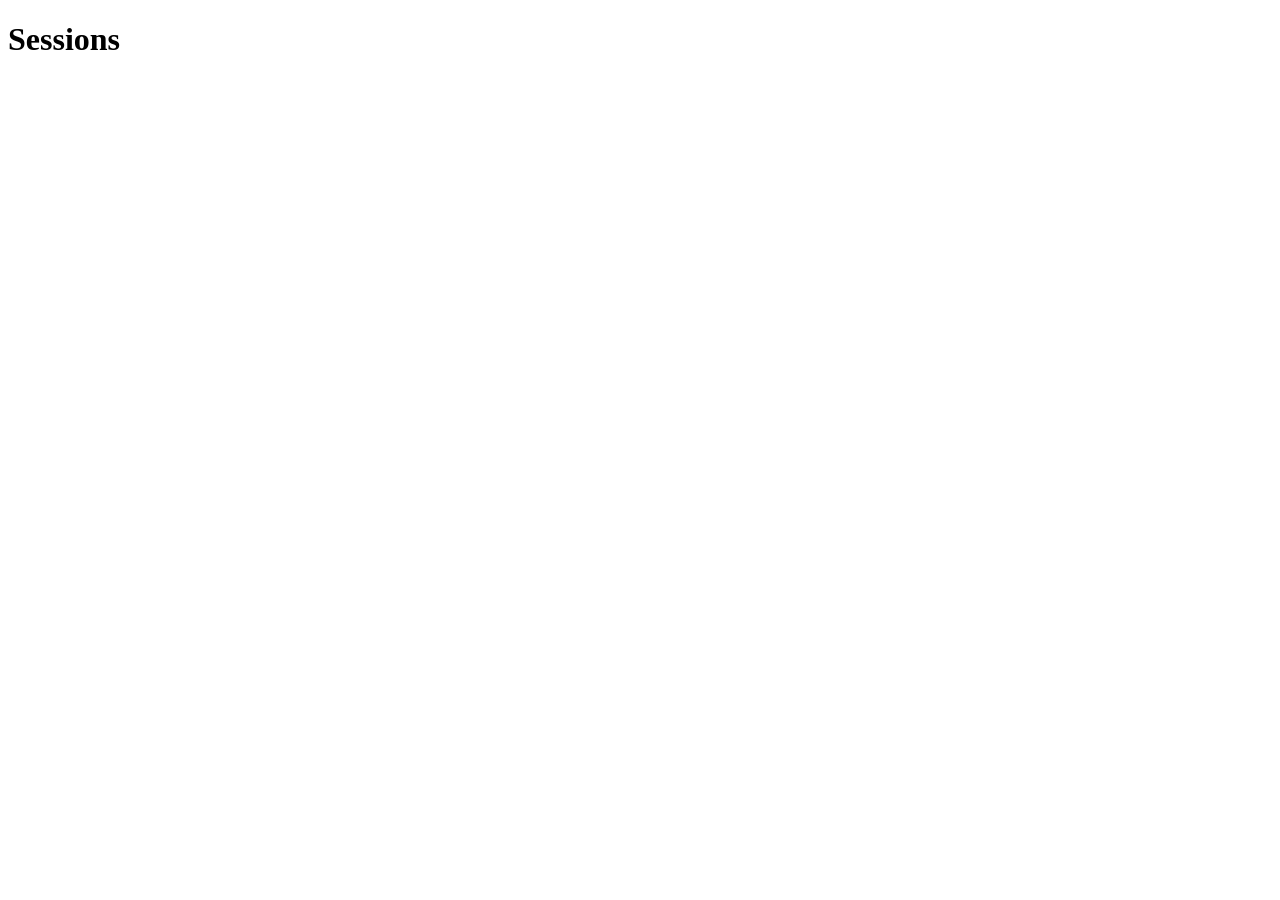
==== docs/scanner/index.html @ 044fc03d "Add initial HTML structure for scanner page" ====
<!doctype html>
<html lang="en">
<head>
<meta charset="utf-8">
<meta name="viewport" content="width=device-width, initial-scale=1, viewport-fit=cover">
<meta name="theme-color" content="#f6f6f6">
<title>HitMark – Web App</title>
<link rel="icon" href="img/icon.svg" type="image/svg+xml">
<link rel="stylesheet" href="app.css">
</head>
<body>
<header class="bar" id="bar">
  <div class="bar-left" id="barLeft"></div>
  <h1 class="bar-title" id="barTitle">Sessions</h1>
  <div class="bar-right" id="barRight"></div>
</header>
<main id="main" class="main" aria-live="polite"></main>
<div class="busy" id="busy" hidden><div class="busy-box"><div class="spinner"></div><p id="busyText">Scanning target…</p></div></div>
<div class="toast" id="toast" hidden></div>

<dialog id="sessionDialog" class="dlg">
  <form method="dialog" id="sessionForm">
    <h2 id="sessionDialogTitle">New session</h2>
    <label>Name<input name="name" required maxlength="60" placeholder="Training"></label>
    <label>Date<input name="date" type="date" required></label>
    <label>Target type<select name="discipline" id="disciplineSelect"></select></label>
    <label>Shots per target<input name="shots" type="number" min="1" max="60" required></label>
    <label>Notes<textarea name="notes" rows="2" maxlength="400" placeholder="Pistol, pellets, conditions…"></textarea></label>
    <div class="dlg-actions">
      <button type="button" class="btn" id="sessionCancel">Cancel</button>
      <button type="submit" class="btn primary" value="ok">Save</button>
    </div>
  </form>
</dialog>

<input type="file" id="cameraInput" accept="image/*" capture="environment" hidden>
<input type="file" id="fileInput" accept="image/*" hidden>
<input type="file" id="importInput" accept="application/json,.json" hidden>

<script src="js/core.js"></script>
<script src="js/draw.js"></script>
<script src="js/detect.js"></script>
<script src="js/sample.js"></script>
<script src="js/store.js"></script>
<script src="js/app.js"></script>
</body>
</html>
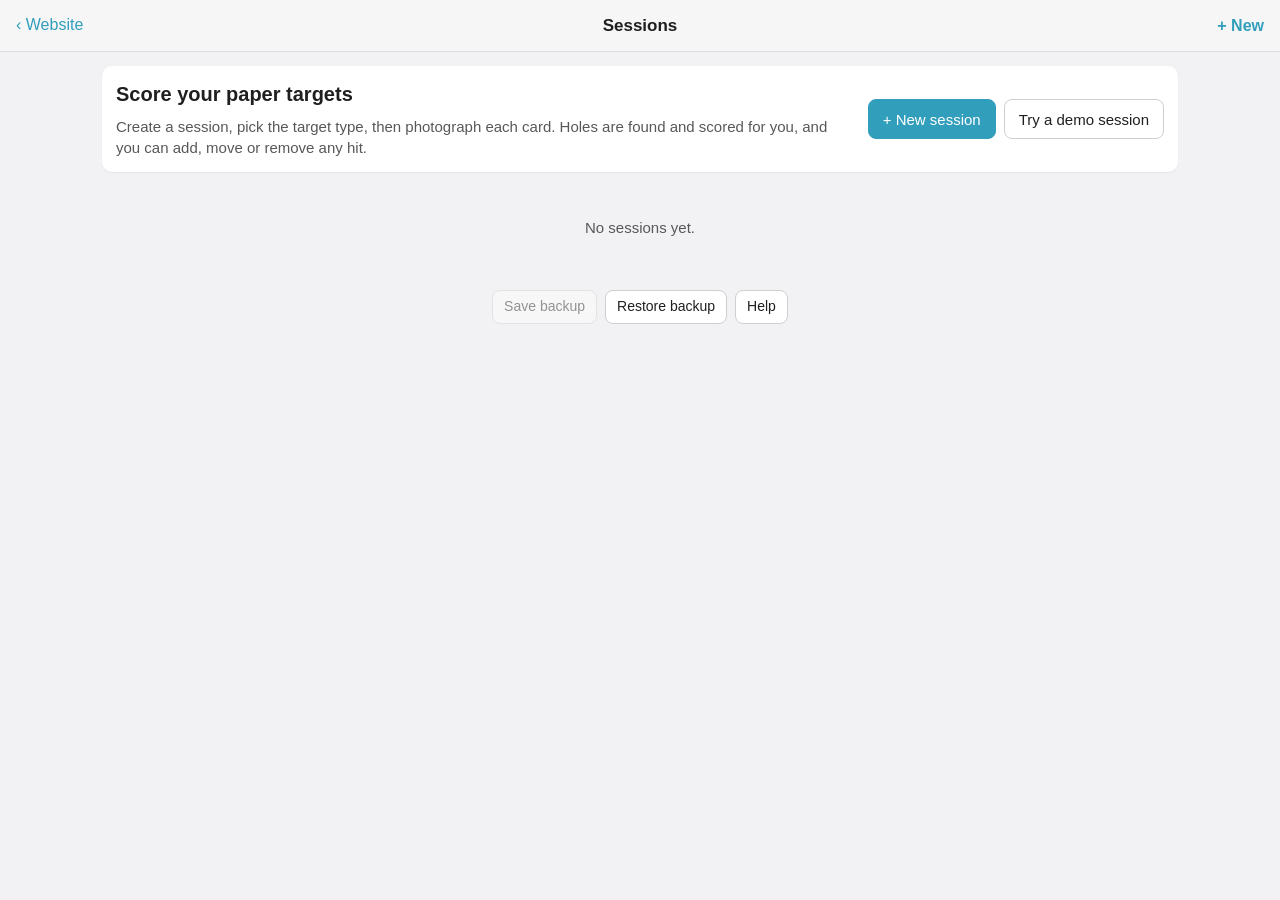
==== commit ef8a70be: "Moved app to base folder and the rest to /home" ====
--- a/docs/scanner/index.html
+++ b/docs/scanner/index.html
@@ -5,7 +5,7 @@
 <meta name="viewport" content="width=device-width, initial-scale=1, viewport-fit=cover">
 <meta name="theme-color" content="#f6f6f6">
 <title>HitMark – Web App</title>
-<link rel="icon" href="img/icon.svg" type="image/svg+xml">
+<link rel="icon" href="home/img/icon.svg" type="image/svg+xml">
 <link rel="stylesheet" href="app.css">
 </head>
 <body>
@@ -37,11 +37,11 @@
 <input type="file" id="fileInput" accept="image/*" hidden>
 <input type="file" id="importInput" accept="application/json,.json" hidden>
 
-<script src="js/core.js"></script>
-<script src="js/draw.js"></script>
-<script src="js/detect.js"></script>
-<script src="js/sample.js"></script>
-<script src="js/store.js"></script>
-<script src="js/app.js"></script>
+<script src="home/js/core.js"></script>
+<script src="home/js/draw.js"></script>
+<script src="home/js/detect.js"></script>
+<script src="home/js/sample.js"></script>
+<script src="home/js/store.js"></script>
+<script src="home/js/app.js"></script>
 </body>
 </html>
--- a/docs/scanner/app.css
+++ b/docs/scanner/app.css
@@ -0,0 +1,138 @@
+:root {
+  --accent: #319ebc;
+  --accent-dark: #237f99;
+  --bg: #f2f2f4;
+  --bar: #f6f6f6;
+  --card: #ffffff;
+  --text: #1f1f1f;
+  --muted: #585858;
+  --line: #e2e2e2;
+  --danger: #d0302a;
+  --radius: 10px;
+  font-family: "Helvetica Neue", helvetica, Arial, sans-serif;
+}
+* { box-sizing: border-box; }
+html { -webkit-text-size-adjust: 100%; }
+body { margin: 0; background: var(--bg); color: var(--text); font-size: 15px; line-height: 1.4; overflow-x: hidden; }
+a { color: var(--accent); }
+h2, h3 { margin: 0 0 8px; font-weight: 600; }
+h2 { font-size: 20px; } h3 { font-size: 16px; }
+.muted { color: var(--muted); } .small { font-size: 13px; } .center { text-align: center; }
+
+.bar { position: sticky; top: 0; z-index: 10; display: grid; grid-template-columns: 1fr auto 1fr; align-items: center; gap: 8px; height: 52px; padding: 0 12px; background: rgba(246,246,246,0.95); border-bottom: 1px solid #ddd; backdrop-filter: blur(8px); }
+.bar-title { margin: 0; font-size: 17px; font-weight: 600; text-align: center; white-space: nowrap; overflow: hidden; text-overflow: ellipsis; max-width: 50vw; }
+.bar-left { justify-self: start; min-width: 0; } .bar-right { justify-self: end; }
+.bar-link, .bar-btn { color: var(--accent); text-decoration: none; font-size: 16px; background: none; border: 0; padding: 8px 4px; cursor: pointer; font-family: inherit; white-space: nowrap; overflow: hidden; text-overflow: ellipsis; display: block; max-width: 34vw; }
+.bar-btn { font-weight: 600; }
+
+.main { max-width: 1100px; margin: 0 auto; padding: 14px 12px 40px; }
+.card { background: var(--card); border-radius: var(--radius); box-shadow: 0 1px 2px rgba(0,0,0,0.06); padding: 14px; }
+.row { display: flex; flex-wrap: wrap; gap: 8px; align-items: center; }
+.footer-row { margin-top: 22px; justify-content: center; }
+.empty { text-align: center; color: var(--muted); padding: 30px 0; }
+
+.btn { display: inline-flex; align-items: center; justify-content: center; gap: 6px; min-height: 40px; padding: 8px 14px; border-radius: 8px; border: 1px solid #cfcfcf; background: #fff; color: var(--text); font: inherit; font-size: 15px; cursor: pointer; text-decoration: none; }
+.btn:hover { border-color: #aaa; }
+.btn.primary { background: var(--accent); border-color: var(--accent); color: #fff; }
+.btn.primary:hover { background: var(--accent-dark); }
+.btn.small { min-height: 34px; padding: 5px 11px; font-size: 14px; }
+.btn.danger { color: var(--danger); }
+.btn:disabled { opacity: 0.45; cursor: default; }
+
+.intro { display: flex; flex-wrap: wrap; gap: 14px; align-items: center; justify-content: space-between; margin-bottom: 14px; }
+.intro > div:first-child { flex: 1 1 320px; }
+.intro p { margin: 0; color: var(--muted); }
+
+.list { list-style: none; margin: 0; padding: 0; background: var(--card); border-radius: var(--radius); overflow: hidden; box-shadow: 0 1px 2px rgba(0,0,0,0.06); }
+.list li + li { border-top: 1px solid var(--line); }
+.list-item { display: flex; align-items: center; gap: 12px; padding: 10px 14px; color: inherit; text-decoration: none; }
+.list-item:hover { background: #fafafa; }
+.mini { width: 56px; height: 56px; border-radius: 6px; flex: none; }
+.li-main { flex: 1; min-width: 0; display: flex; flex-direction: column; }
+.li-main > * { white-space: nowrap; overflow: hidden; text-overflow: ellipsis; }
+.li-score { text-align: right; display: flex; flex-direction: column; }
+.li-score b { font-size: 17px; } .li-score small { color: var(--muted); }
+
+.sess-head { display: flex; flex-wrap: wrap; justify-content: space-between; align-items: center; gap: 10px; }
+.big-score { text-align: right; display: flex; flex-direction: column; }
+.big-score b { font-size: 28px; line-height: 1.1; } .big-score span { color: var(--muted); font-size: 13px; }
+.add-row { display: flex; flex-wrap: wrap; gap: 8px; margin: 12px 0; }
+
+.tabs { display: flex; border-bottom: 1px solid #d6d6d6; margin: 6px 0 12px; overflow-x: auto; }
+.tabs a { padding: 10px 14px; color: var(--muted); text-decoration: none; border-bottom: 3px solid transparent; white-space: nowrap; }
+.tabs a.on { color: var(--text); border-color: var(--accent); font-weight: 600; }
+
+.split { display: grid; grid-template-columns: minmax(0, 1.1fr) minmax(0, 1fr); gap: 18px; }
+.plot-box { display: flex; flex-direction: column; gap: 10px; align-items: flex-start; }
+.plot { width: 100%; aspect-ratio: 1 / 1; border-radius: 8px; display: block; }
+.side h3 { margin-top: 2px; }
+.stats { display: grid; grid-template-columns: repeat(2, minmax(0, 1fr)); gap: 8px; margin: 0 0 8px; }
+.stats div { background: #f6f6f6; border-radius: 8px; padding: 8px 10px; }
+.stats dt { font-size: 12px; color: var(--muted); }
+.stats dd { margin: 0; font-size: 17px; font-weight: 600; }
+.stats small { font-weight: 400; color: var(--muted); }
+.offset { margin: 0 0 12px; font-size: 13px; color: var(--muted); }
+.tbl { width: 100%; border-collapse: collapse; font-size: 14px; }
+.tbl th { text-align: left; font-size: 12px; color: var(--muted); font-weight: 500; border-bottom: 1px solid var(--line); padding: 4px 6px; }
+.tbl td { padding: 6px; border-bottom: 1px solid #f0f0f0; }
+.tbl tr[data-t], .tbl tr[data-i] { cursor: pointer; }
+.tbl tr[data-t]:hover, .tbl tr[data-i]:hover { background: #f7fbfd; }
+.tbl tr.sel { background: #e4f1ff; }
+.tbl tr.miss td { color: #aaa; }
+.dot { display: inline-block; width: 9px; height: 9px; border-radius: 50%; margin-right: 6px; }
+
+.seg { display: inline-flex; border: 1px solid var(--accent); border-radius: 8px; overflow: hidden; flex-wrap: nowrap; max-width: 100%; }
+.seg button { border: 0; background: #fff; color: var(--accent); padding: 7px 12px; font: inherit; font-size: 14px; cursor: pointer; white-space: nowrap; }
+.seg button + button { border-left: 1px solid var(--accent); }
+.seg button.on { background: var(--accent); color: #fff; }
+.seg.small button { padding: 5px 9px; font-size: 13px; }
+.check { display: inline-flex; gap: 6px; align-items: center; font-size: 14px; color: var(--muted); cursor: pointer; }
+
+.grid { display: grid; grid-template-columns: repeat(auto-fill, minmax(210px, 1fr)); gap: 12px; }
+.tcard { display: flex; flex-direction: column; gap: 4px; color: inherit; text-decoration: none; }
+.tcard:hover { box-shadow: 0 2px 10px rgba(0,0,0,0.12); }
+.tplot { width: 100%; aspect-ratio: 1 / 1; border-radius: 6px; margin-bottom: 4px; }
+.tc-head { display: flex; justify-content: space-between; }
+
+.editor { display: grid; grid-template-columns: minmax(0, 1.6fr) minmax(280px, 1fr); gap: 14px; align-items: start; }
+.toolbar { display: flex; flex-wrap: wrap; gap: 8px; align-items: center; margin: 0 0 8px; }
+.toolbar + .canvas-wrap { margin-top: 0; }
+.canvas-wrap { position: relative; border-radius: 10px; overflow: hidden; background: #3a3a3c; margin-bottom: 8px; }
+#edCv { display: block; width: 100%; touch-action: none; outline: none; }
+.zoom { position: absolute; right: 8px; bottom: 8px; display: flex; flex-direction: column; gap: 6px; }
+.zoom button { width: 38px; height: 38px; border-radius: 50%; border: 0; background: rgba(255,255,255,0.92); font-size: 20px; cursor: pointer; box-shadow: 0 1px 4px rgba(0,0,0,0.3); }
+.panel { background: var(--card); border-radius: var(--radius); padding: 10px 12px; margin-bottom: 8px; }
+.panel summary { cursor: pointer; font-weight: 600; }
+.panel .row { margin-top: 8px; }
+.panel label { display: inline-flex; gap: 6px; align-items: center; font-size: 14px; }
+.lbl { font-size: 13px; color: var(--muted); margin-left: 6px; }
+.info { margin: 0 0 10px; padding: 8px 10px; border-radius: 8px; background: #eaf6fa; color: #1b5b6d; font-size: 14px; }
+.info:empty { display: none; }
+.info.warn { background: #fff4e0; color: #8a5300; }
+.ed-score { display: flex; align-items: baseline; gap: 10px; margin-bottom: 10px; }
+.ed-score b { font-size: 30px; } .ed-score span { color: var(--muted); }
+.shots { margin: 6px 0 10px; }
+
+.dlg { border: 0; border-radius: 14px; padding: 18px; width: min(420px, calc(100vw - 24px)); box-shadow: 0 10px 40px rgba(0,0,0,0.3); }
+.dlg::backdrop { background: rgba(0,0,0,0.35); }
+.dlg h2 { margin-bottom: 12px; }
+.dlg label { display: flex; flex-direction: column; gap: 4px; font-size: 13px; color: var(--muted); margin-bottom: 10px; }
+.dlg input, .dlg select, .dlg textarea { font: inherit; font-size: 16px; padding: 8px 10px; border: 1px solid #ccc; border-radius: 8px; color: var(--text); background: #fff; width: 100%; }
+.dlg-actions { display: flex; justify-content: flex-end; gap: 8px; margin-top: 6px; }
+
+.busy { position: fixed; inset: 0; background: rgba(0,0,0,0.35); display: flex; align-items: center; justify-content: center; z-index: 50; }
+.busy[hidden] { display: none; }
+.busy-box { background: #fff; border-radius: 14px; padding: 20px 26px; text-align: center; }
+.busy-box p { margin: 10px 0 0; }
+.spinner { width: 34px; height: 34px; border-radius: 50%; border: 3px solid #d7eef4; border-top-color: var(--accent); margin: 0 auto; animation: spin 0.8s linear infinite; }
+@keyframes spin { to { transform: rotate(360deg); } }
+.toast { position: fixed; left: 50%; bottom: 22px; transform: translateX(-50%); background: rgba(30,30,30,0.92); color: #fff; padding: 10px 16px; border-radius: 10px; z-index: 60; max-width: calc(100vw - 30px); font-size: 14px; }
+.toast[hidden] { display: none; }
+
+@media (max-width: 760px) {
+  .split, .editor { grid-template-columns: minmax(0, 1fr); }
+  .main { padding: 10px 8px 40px; }
+  .add-row .btn { flex: 1 1 45%; }
+  .big-score { text-align: left; }
+  .stats dd { font-size: 15px; }
+}
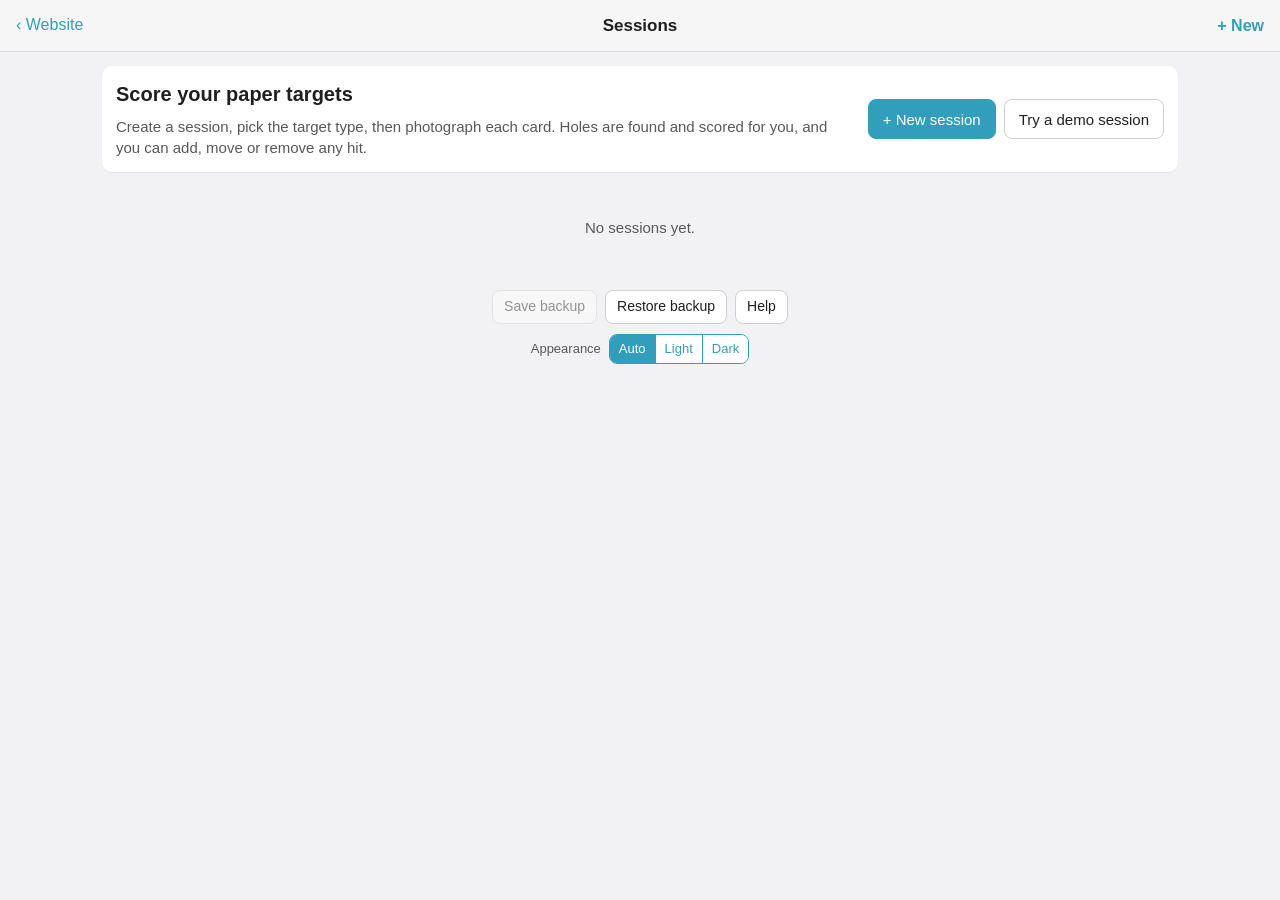
==== commit 0568dcb3: "Sort scanned shots low to high; add dark mode Newly scanned (and re-scanned) targets list their shot" ====
--- a/docs/scanner/index.html
+++ b/docs/scanner/index.html
@@ -4,9 +4,13 @@
 <meta charset="utf-8">
 <meta name="viewport" content="width=device-width, initial-scale=1, viewport-fit=cover">
 <meta name="theme-color" content="#f6f6f6">
-<title>HitMark – Web App</title>
+<title>ShootingScanner – Web App</title>
 <link rel="icon" href="home/img/icon.svg" type="image/svg+xml">
 <link rel="stylesheet" href="app.css">
+<script>
+/* Apply the saved theme before the page draws, so it does not flash light first. */
+try { var t = localStorage.getItem('hm-theme'); if (t === 'light' || t === 'dark') document.documentElement.dataset.theme = t; } catch (e) {}
+</script>
 </head>
 <body>
 <header class="bar" id="bar">
@@ -22,10 +26,16 @@
   <form method="dialog" id="sessionForm">
     <h2 id="sessionDialogTitle">New session</h2>
     <label>Name<input name="name" required maxlength="60" placeholder="Training"></label>
+    <label>Shooter<input name="shooter" required maxlength="60" placeholder="Me" list="shooterList" autocomplete="off"></label>
+    <div class="pair">
+      <label><span>Gun <small>(optional)</small></span><input name="gun" maxlength="60" placeholder="e.g. Walther LP500" list="gunList" autocomplete="off"></label>
+      <label>Caliber<select name="caliber" id="caliberSelect" required></select></label>
+    </div>
+    <datalist id="shooterList"></datalist><datalist id="gunList"></datalist>
     <label>Date<input name="date" type="date" required></label>
     <label>Target type<select name="discipline" id="disciplineSelect"></select></label>
     <label>Shots per target<input name="shots" type="number" min="1" max="60" required></label>
-    <label>Notes<textarea name="notes" rows="2" maxlength="400" placeholder="Pistol, pellets, conditions…"></textarea></label>
+    <label>Notes<textarea name="notes" rows="2" maxlength="400" placeholder="Pellets, ammunition, conditions…"></textarea></label>
     <div class="dlg-actions">
       <button type="button" class="btn" id="sessionCancel">Cancel</button>
       <button type="submit" class="btn primary" value="ok">Save</button>
--- a/docs/scanner/app.css
+++ b/docs/scanner/app.css
@@ -9,7 +9,88 @@
   --line: #e2e2e2;
   --danger: #d0302a;
   --radius: 10px;
+  --bar-bg: rgba(246,246,246,0.95);
+  --bar-line: #ddd;
+  --field: #fff;
+  --field-line: #ccc;
+  --btn-line: #cfcfcf;
+  --btn-line-hover: #aaa;
+  --soft: #f6f6f6;
+  --hover: #fafafa;
+  --row-hover: #f7fbfd;
+  --row-line: #f0f0f0;
+  --sel: #e4f1ff;
+  --faint: #aaa;
+  --tab-line: #d6d6d6;
+  --info-bg: #eaf6fa; --info-text: #1b5b6d;
+  --warn-bg: #fff4e0; --warn-text: #8a5300;
+  --spin-track: #d7eef4;
+  --shadow: rgba(0,0,0,0.06);
+  --on-accent: #fff;
+  color-scheme: light;
   font-family: "Helvetica Neue", helvetica, Arial, sans-serif;
+}
+:root[data-theme="dark"] {
+  --accent: #4bb4d3;
+  --accent-dark: #6cc6e0;
+  --bg: #121214;
+  --bar: #1c1c1f;
+  --card: #1e1e21;
+  --text: #ececee;
+  --muted: #a3a3a8;
+  --line: #34343a;
+  --danger: #ff6a63;
+  --bar-bg: rgba(28,28,31,0.95);
+  --bar-line: #2e2e33;
+  --field: #2a2a2e;
+  --field-line: #44444b;
+  --btn-line: #44444b;
+  --btn-line-hover: #66666e;
+  --soft: #28282c;
+  --hover: #26262a;
+  --row-hover: #222a2e;
+  --row-line: #2a2a2f;
+  --sel: #1d3550;
+  --faint: #6d6d73;
+  --tab-line: #34343a;
+  --info-bg: #15343e; --info-text: #a7e0ef;
+  --warn-bg: #3d2c0f; --warn-text: #f5c87a;
+  --spin-track: #2a4650;
+  --shadow: rgba(0,0,0,0.4);
+  --on-accent: #0c1d23;
+  color-scheme: dark;
+}
+@media (prefers-color-scheme: dark) {
+  :root:not([data-theme="light"]) {
+    --accent: #4bb4d3;
+    --accent-dark: #6cc6e0;
+    --bg: #121214;
+    --bar: #1c1c1f;
+    --card: #1e1e21;
+    --text: #ececee;
+    --muted: #a3a3a8;
+    --line: #34343a;
+    --danger: #ff6a63;
+    --bar-bg: rgba(28,28,31,0.95);
+    --bar-line: #2e2e33;
+    --field: #2a2a2e;
+    --field-line: #44444b;
+    --btn-line: #44444b;
+    --btn-line-hover: #66666e;
+    --soft: #28282c;
+    --hover: #26262a;
+    --row-hover: #222a2e;
+    --row-line: #2a2a2f;
+    --sel: #1d3550;
+    --faint: #6d6d73;
+    --tab-line: #34343a;
+    --info-bg: #15343e; --info-text: #a7e0ef;
+    --warn-bg: #3d2c0f; --warn-text: #f5c87a;
+    --spin-track: #2a4650;
+    --shadow: rgba(0,0,0,0.4);
+  --on-accent: #0c1d23;
+    color-scheme: dark;
+  }
 }
 * { box-sizing: border-box; }
 html { -webkit-text-size-adjust: 100%; }
@@ -19,21 +100,21 @@
 h2 { font-size: 20px; } h3 { font-size: 16px; }
 .muted { color: var(--muted); } .small { font-size: 13px; } .center { text-align: center; }
 
-.bar { position: sticky; top: 0; z-index: 10; display: grid; grid-template-columns: 1fr auto 1fr; align-items: center; gap: 8px; height: 52px; padding: 0 12px; background: rgba(246,246,246,0.95); border-bottom: 1px solid #ddd; backdrop-filter: blur(8px); }
+.bar { position: sticky; top: 0; z-index: 10; display: grid; grid-template-columns: 1fr auto 1fr; align-items: center; gap: 8px; height: 52px; padding: 0 12px; background: var(--bar-bg); border-bottom: 1px solid var(--bar-line); backdrop-filter: blur(8px); }
 .bar-title { margin: 0; font-size: 17px; font-weight: 600; text-align: center; white-space: nowrap; overflow: hidden; text-overflow: ellipsis; max-width: 50vw; }
 .bar-left { justify-self: start; min-width: 0; } .bar-right { justify-self: end; }
 .bar-link, .bar-btn { color: var(--accent); text-decoration: none; font-size: 16px; background: none; border: 0; padding: 8px 4px; cursor: pointer; font-family: inherit; white-space: nowrap; overflow: hidden; text-overflow: ellipsis; display: block; max-width: 34vw; }
 .bar-btn { font-weight: 600; }
 
 .main { max-width: 1100px; margin: 0 auto; padding: 14px 12px 40px; }
-.card { background: var(--card); border-radius: var(--radius); box-shadow: 0 1px 2px rgba(0,0,0,0.06); padding: 14px; }
+.card { background: var(--card); border-radius: var(--radius); box-shadow: 0 1px 2px var(--shadow); padding: 14px; }
 .row { display: flex; flex-wrap: wrap; gap: 8px; align-items: center; }
 .footer-row { margin-top: 22px; justify-content: center; }
 .empty { text-align: center; color: var(--muted); padding: 30px 0; }
 
-.btn { display: inline-flex; align-items: center; justify-content: center; gap: 6px; min-height: 40px; padding: 8px 14px; border-radius: 8px; border: 1px solid #cfcfcf; background: #fff; color: var(--text); font: inherit; font-size: 15px; cursor: pointer; text-decoration: none; }
-.btn:hover { border-color: #aaa; }
-.btn.primary { background: var(--accent); border-color: var(--accent); color: #fff; }
+.btn { display: inline-flex; align-items: center; justify-content: center; gap: 6px; min-height: 40px; padding: 8px 14px; border-radius: 8px; border: 1px solid var(--btn-line); background: var(--field); color: var(--text); font: inherit; font-size: 15px; cursor: pointer; text-decoration: none; }
+.btn:hover { border-color: var(--btn-line-hover); }
+.btn.primary { background: var(--accent); border-color: var(--accent); color: var(--on-accent); }
 .btn.primary:hover { background: var(--accent-dark); }
 .btn.small { min-height: 34px; padding: 5px 11px; font-size: 14px; }
 .btn.danger { color: var(--danger); }
@@ -43,10 +124,10 @@
 .intro > div:first-child { flex: 1 1 320px; }
 .intro p { margin: 0; color: var(--muted); }
 
-.list { list-style: none; margin: 0; padding: 0; background: var(--card); border-radius: var(--radius); overflow: hidden; box-shadow: 0 1px 2px rgba(0,0,0,0.06); }
+.list { list-style: none; margin: 0; padding: 0; background: var(--card); border-radius: var(--radius); overflow: hidden; box-shadow: 0 1px 2px var(--shadow); }
 .list li + li { border-top: 1px solid var(--line); }
 .list-item { display: flex; align-items: center; gap: 12px; padding: 10px 14px; color: inherit; text-decoration: none; }
-.list-item:hover { background: #fafafa; }
+.list-item:hover { background: var(--hover); }
 .mini { width: 56px; height: 56px; border-radius: 6px; flex: none; }
 .li-main { flex: 1; min-width: 0; display: flex; flex-direction: column; }
 .li-main > * { white-space: nowrap; overflow: hidden; text-overflow: ellipsis; }
@@ -58,7 +139,7 @@
 .big-score b { font-size: 28px; line-height: 1.1; } .big-score span { color: var(--muted); font-size: 13px; }
 .add-row { display: flex; flex-wrap: wrap; gap: 8px; margin: 12px 0; }
 
-.tabs { display: flex; border-bottom: 1px solid #d6d6d6; margin: 6px 0 12px; overflow-x: auto; }
+.tabs { display: flex; border-bottom: 1px solid var(--tab-line); margin: 6px 0 12px; overflow-x: auto; }
 .tabs a { padding: 10px 14px; color: var(--muted); text-decoration: none; border-bottom: 3px solid transparent; white-space: nowrap; }
 .tabs a.on { color: var(--text); border-color: var(--accent); font-weight: 600; }
 
@@ -67,24 +148,24 @@
 .plot { width: 100%; aspect-ratio: 1 / 1; border-radius: 8px; display: block; }
 .side h3 { margin-top: 2px; }
 .stats { display: grid; grid-template-columns: repeat(2, minmax(0, 1fr)); gap: 8px; margin: 0 0 8px; }
-.stats div { background: #f6f6f6; border-radius: 8px; padding: 8px 10px; }
+.stats div { background: var(--soft); border-radius: 8px; padding: 8px 10px; }
 .stats dt { font-size: 12px; color: var(--muted); }
 .stats dd { margin: 0; font-size: 17px; font-weight: 600; }
 .stats small { font-weight: 400; color: var(--muted); }
 .offset { margin: 0 0 12px; font-size: 13px; color: var(--muted); }
 .tbl { width: 100%; border-collapse: collapse; font-size: 14px; }
 .tbl th { text-align: left; font-size: 12px; color: var(--muted); font-weight: 500; border-bottom: 1px solid var(--line); padding: 4px 6px; }
-.tbl td { padding: 6px; border-bottom: 1px solid #f0f0f0; }
+.tbl td { padding: 6px; border-bottom: 1px solid var(--row-line); }
 .tbl tr[data-t], .tbl tr[data-i] { cursor: pointer; }
-.tbl tr[data-t]:hover, .tbl tr[data-i]:hover { background: #f7fbfd; }
-.tbl tr.sel { background: #e4f1ff; }
-.tbl tr.miss td { color: #aaa; }
+.tbl tr[data-t]:hover, .tbl tr[data-i]:hover { background: var(--row-hover); }
+.tbl tr.sel { background: var(--sel); }
+.tbl tr.miss td { color: var(--faint); }
 .dot { display: inline-block; width: 9px; height: 9px; border-radius: 50%; margin-right: 6px; }
 
 .seg { display: inline-flex; border: 1px solid var(--accent); border-radius: 8px; overflow: hidden; flex-wrap: nowrap; max-width: 100%; }
-.seg button { border: 0; background: #fff; color: var(--accent); padding: 7px 12px; font: inherit; font-size: 14px; cursor: pointer; white-space: nowrap; }
+.seg button { border: 0; background: var(--field); color: var(--accent); padding: 7px 12px; font: inherit; font-size: 14px; cursor: pointer; white-space: nowrap; }
 .seg button + button { border-left: 1px solid var(--accent); }
-.seg button.on { background: var(--accent); color: #fff; }
+.seg button.on { background: var(--accent); color: var(--on-accent); }
 .seg.small button { padding: 5px 9px; font-size: 13px; }
 .check { display: inline-flex; gap: 6px; align-items: center; font-size: 14px; color: var(--muted); cursor: pointer; }
 
@@ -100,31 +181,42 @@
 .canvas-wrap { position: relative; border-radius: 10px; overflow: hidden; background: #3a3a3c; margin-bottom: 8px; }
 #edCv { display: block; width: 100%; touch-action: none; outline: none; }
 .zoom { position: absolute; right: 8px; bottom: 8px; display: flex; flex-direction: column; gap: 6px; }
-.zoom button { width: 38px; height: 38px; border-radius: 50%; border: 0; background: rgba(255,255,255,0.92); font-size: 20px; cursor: pointer; box-shadow: 0 1px 4px rgba(0,0,0,0.3); }
+.zoom button { width: 38px; height: 38px; border-radius: 50%; border: 0; background: rgba(255,255,255,0.92); color: #1f1f1f; font-size: 20px; cursor: pointer; box-shadow: 0 1px 4px rgba(0,0,0,0.3); }
 .panel { background: var(--card); border-radius: var(--radius); padding: 10px 12px; margin-bottom: 8px; }
 .panel summary { cursor: pointer; font-weight: 600; }
 .panel .row { margin-top: 8px; }
 .panel label { display: inline-flex; gap: 6px; align-items: center; font-size: 14px; }
 .lbl { font-size: 13px; color: var(--muted); margin-left: 6px; }
-.info { margin: 0 0 10px; padding: 8px 10px; border-radius: 8px; background: #eaf6fa; color: #1b5b6d; font-size: 14px; }
+.info { margin: 0 0 10px; padding: 8px 10px; border-radius: 8px; background: var(--info-bg); color: var(--info-text); font-size: 14px; }
 .info:empty { display: none; }
-.info.warn { background: #fff4e0; color: #8a5300; }
+.info.warn { background: var(--warn-bg); color: var(--warn-text); }
 .ed-score { display: flex; align-items: baseline; gap: 10px; margin-bottom: 10px; }
 .ed-score b { font-size: 30px; } .ed-score span { color: var(--muted); }
 .shots { margin: 6px 0 10px; }
 
-.dlg { border: 0; border-radius: 14px; padding: 18px; width: min(420px, calc(100vw - 24px)); box-shadow: 0 10px 40px rgba(0,0,0,0.3); }
+/* Dialogs take the page colours (browsers default them to white on black text). */
+.dlg { background: var(--card); color: var(--text); max-height: calc(100vh - 24px); overflow: auto; border: 0; border-radius: 14px; padding: 18px; width: min(420px, calc(100vw - 24px)); box-shadow: 0 10px 40px rgba(0,0,0,0.3); }
 .dlg::backdrop { background: rgba(0,0,0,0.35); }
 .dlg h2 { margin-bottom: 12px; }
 .dlg label { display: flex; flex-direction: column; gap: 4px; font-size: 13px; color: var(--muted); margin-bottom: 10px; }
-.dlg input, .dlg select, .dlg textarea { font: inherit; font-size: 16px; padding: 8px 10px; border: 1px solid #ccc; border-radius: 8px; color: var(--text); background: #fff; width: 100%; }
+.dlg input, .dlg select, .dlg textarea { font: inherit; font-size: 16px; padding: 8px 10px; border: 1px solid var(--field-line); border-radius: 8px; color: var(--text); background: var(--field); width: 100%; }
+.dlg .pair { display: grid; grid-template-columns: 1fr 1fr; gap: 10px; }
+.dlg label small { font-size: 11px; }
+.list-filter { display: grid; grid-template-columns: repeat(3, minmax(0, 1fr)); gap: 8px; margin-bottom: 10px; }
+.list-filter .filter { margin: 0; }
+.list-filter select { width: 100%; }
+.list-count { margin: 0 0 8px; }
+.linkbtn { border: 0; background: none; padding: 0; font: inherit; color: var(--accent); text-decoration: underline; cursor: pointer; }
+.filter { display: flex; flex-direction: column; gap: 4px; font-size: 13px; color: var(--muted); margin: 10px 0 0; }
+.filter select { font: inherit; font-size: 14px; padding: 6px 8px; border: 1px solid var(--field-line); border-radius: 8px; color: var(--text); background: var(--field); max-width: 100%; }
+.theme-row { margin-top: 10px; justify-content: center; font-size: 13px; color: var(--muted); }
 .dlg-actions { display: flex; justify-content: flex-end; gap: 8px; margin-top: 6px; }
 
 .busy { position: fixed; inset: 0; background: rgba(0,0,0,0.35); display: flex; align-items: center; justify-content: center; z-index: 50; }
 .busy[hidden] { display: none; }
-.busy-box { background: #fff; border-radius: 14px; padding: 20px 26px; text-align: center; }
+.busy-box { background: var(--card); color: var(--text); border-radius: 14px; padding: 20px 26px; text-align: center; }
 .busy-box p { margin: 10px 0 0; }
-.spinner { width: 34px; height: 34px; border-radius: 50%; border: 3px solid #d7eef4; border-top-color: var(--accent); margin: 0 auto; animation: spin 0.8s linear infinite; }
+.spinner { width: 34px; height: 34px; border-radius: 50%; border: 3px solid var(--spin-track); border-top-color: var(--accent); margin: 0 auto; animation: spin 0.8s linear infinite; }
 @keyframes spin { to { transform: rotate(360deg); } }
 .toast { position: fixed; left: 50%; bottom: 22px; transform: translateX(-50%); background: rgba(30,30,30,0.92); color: #fff; padding: 10px 16px; border-radius: 10px; z-index: 60; max-width: calc(100vw - 30px); font-size: 14px; }
 .toast[hidden] { display: none; }
